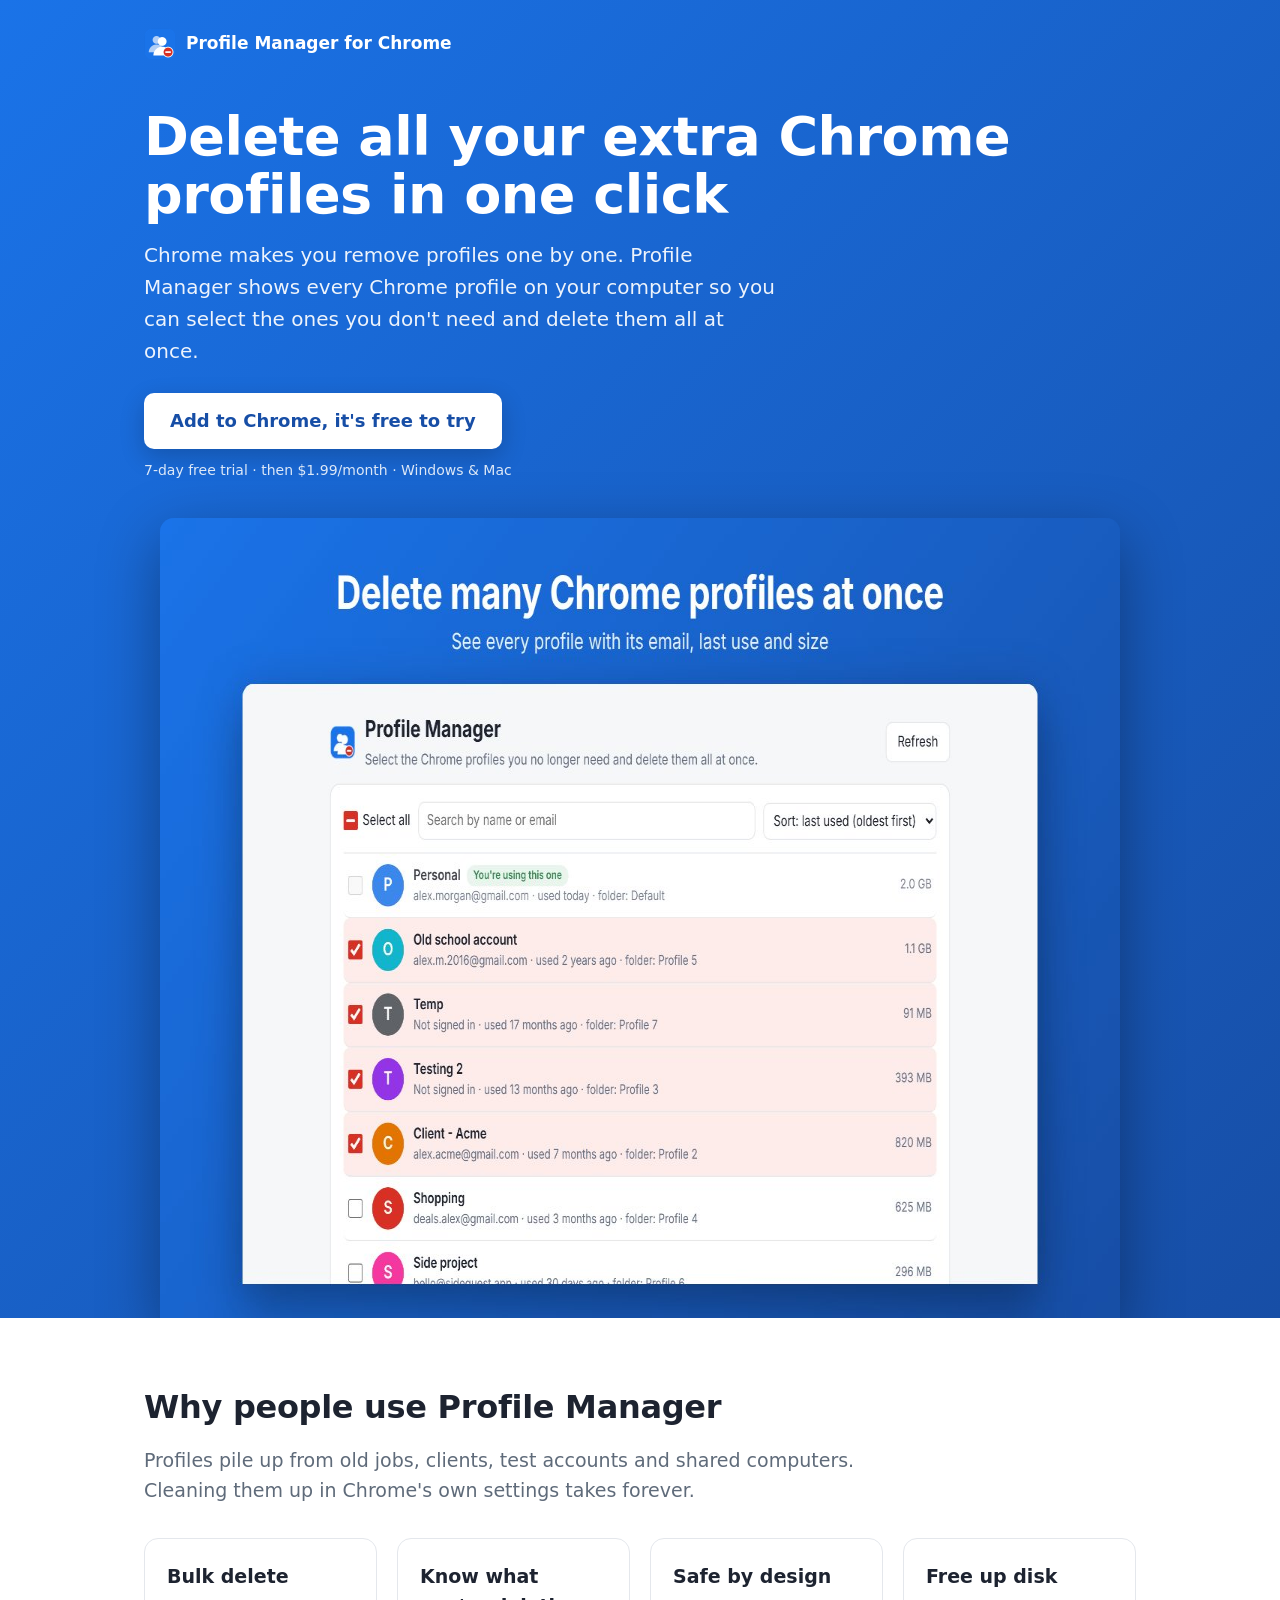
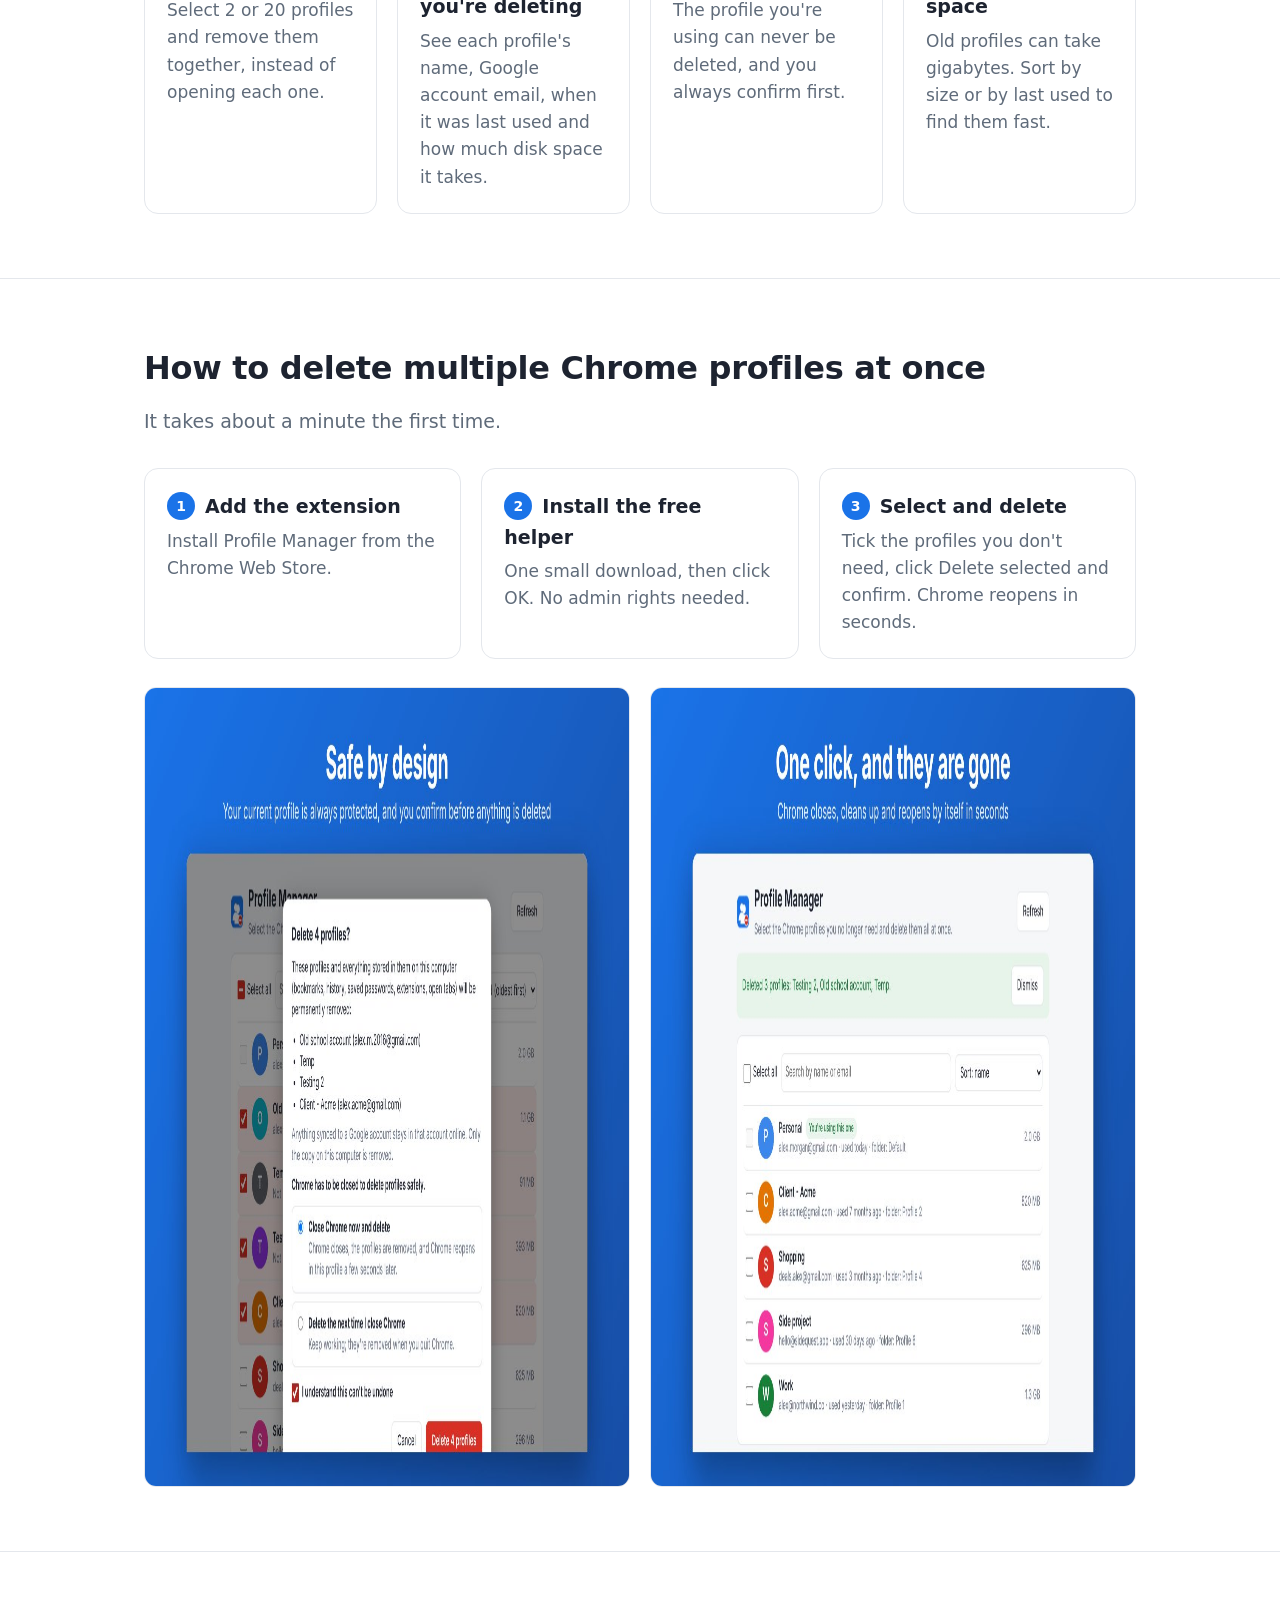
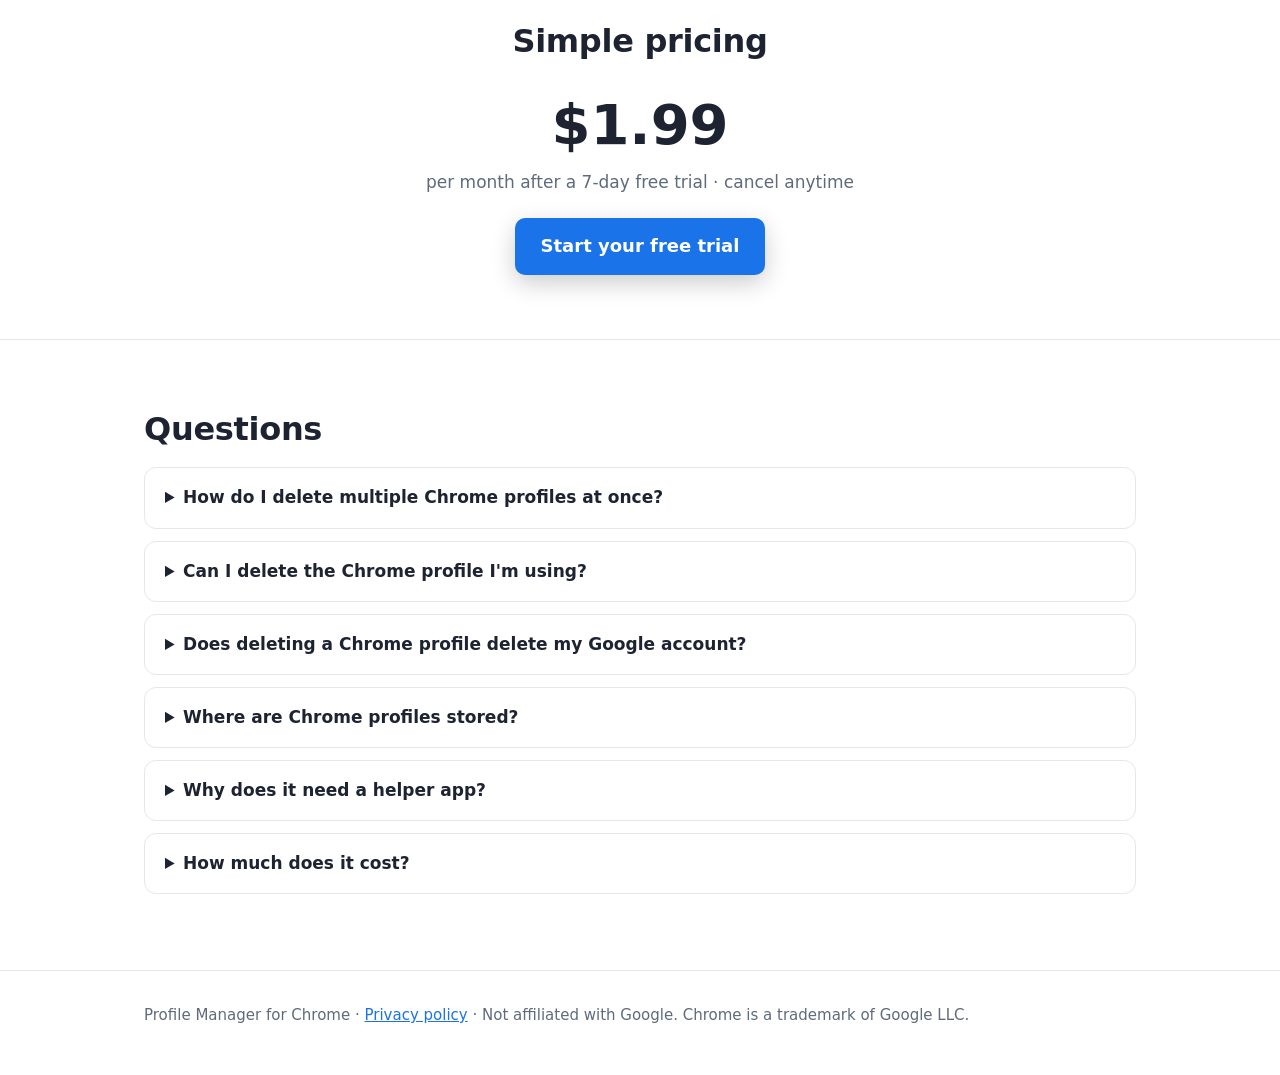
==== docs/index.html @ d7154f90 "Profile Manager: bulk delete Chrome profiles Chrome extension (MV3) plus a native-messaging helper (" ====
<!DOCTYPE html>
<html lang="en">
<head>
  <meta charset="utf-8">
  <meta name="viewport" content="width=device-width, initial-scale=1">
  <title>Bulk Delete Chrome Profiles at Once | Profile Manager for Chrome</title>
  <meta name="description" content="Delete multiple Google Chrome profiles at once instead of one by one. Profile Manager lists every Chrome profile with its email, last use and size so you can clean up in one click. Windows and Mac.">
  <link rel="canonical" href="https://thisismasdouk.github.io/chrome-profile-manager/">
  <link rel="icon" href="img/icon.png">
  <meta property="og:type" content="website">
  <meta property="og:title" content="Bulk delete Chrome profiles in one click">
  <meta property="og:description" content="See every Chrome profile, select the ones you don't need, and delete them all at once.">
  <meta property="og:url" content="https://thisismasdouk.github.io/chrome-profile-manager/">
  <meta property="og:image" content="https://thisismasdouk.github.io/chrome-profile-manager/img/og.jpg">
  <meta name="twitter:card" content="summary_large_image">
  <script type="application/ld+json">
  {
    "@context": "https://schema.org",
    "@type": "SoftwareApplication",
    "name": "Profile Manager: Bulk Delete Chrome Profiles",
    "applicationCategory": "BrowserApplication",
    "operatingSystem": "Windows, macOS, Linux",
    "description": "A Chrome extension that lists all your Chrome profiles and deletes many of them at once.",
    "offers": { "@type": "Offer", "price": "1.99", "priceCurrency": "USD", "description": "7-day free trial, then $1.99 per month" },
    "image": "https://thisismasdouk.github.io/chrome-profile-manager/img/icon.png"
  }
  </script>
  <script type="application/ld+json">
  {
    "@context": "https://schema.org",
    "@type": "FAQPage",
    "mainEntity": [
      { "@type": "Question", "name": "How do I delete multiple Chrome profiles at once?",
        "acceptedAnswer": { "@type": "Answer", "text": "Chrome only lets you remove profiles one at a time. With the Profile Manager extension, open its page, tick every profile you want to remove, click Delete selected and confirm. Chrome closes, the profiles are removed, and Chrome reopens." } },
      { "@type": "Question", "name": "Can I delete the Chrome profile I'm using?",
        "acceptedAnswer": { "@type": "Answer", "text": "No. Profile Manager always protects the profile you are currently using so you can't delete it by accident." } },
      { "@type": "Question", "name": "Does deleting a Chrome profile delete my Google account?",
        "acceptedAnswer": { "@type": "Answer", "text": "No. Only the copy stored on your computer is removed. Bookmarks, passwords and history that were synced to your Google account stay in that account." } },
      { "@type": "Question", "name": "Where are Chrome profiles stored?",
        "acceptedAnswer": { "@type": "Answer", "text": "On Windows in %LOCALAPPDATA%\\Google\\Chrome\\User Data, and on Mac in ~/Library/Application Support/Google/Chrome. Each profile is a folder such as Default, Profile 1 or Profile 2. Profile Manager shows which folder belongs to which profile." } },
      { "@type": "Question", "name": "Why does Profile Manager need a helper app?",
        "acceptedAnswer": { "@type": "Answer", "text": "Chrome extensions are not allowed to delete files on your computer. A small free helper app does the deleting when you ask it to. It runs only on your computer and never uploads anything." } },
      { "@type": "Question", "name": "How much does it cost?",
        "acceptedAnswer": { "@type": "Answer", "text": "You get a 7-day free trial with every feature. After that it's $1.99 per month, and you can cancel anytime." } }
    ]
  }
  </script>
  <style>
    :root { --accent:#1a73e8; --text:#1d2330; --muted:#5f6b7a; --line:#e4e7ec; }
    * { box-sizing: border-box; }
    body { margin:0; font:17px/1.6 system-ui,-apple-system,"Segoe UI",Roboto,sans-serif; color:var(--text); }
    a { color:var(--accent); }
    .wrap { max-width:1040px; margin:0 auto; padding:0 24px; }
    header.hero { background:linear-gradient(135deg,#1a73e8,#174ea6); color:#fff; padding:28px 0 0; overflow:hidden; }
    nav { display:flex; align-items:center; gap:10px; font-weight:700; }
    nav img { width:32px; height:32px; border-radius:8px; }
    .hero h1 { font-size:clamp(34px,5vw,54px); line-height:1.08; margin:48px 0 14px; letter-spacing:-.5px; }
    .hero p.sub { font-size:20px; opacity:.92; max-width:640px; margin:0 0 26px; }
    .cta { display:inline-block; background:#fff; color:#174ea6; font-weight:700; text-decoration:none; padding:14px 26px; border-radius:10px; font-size:18px; box-shadow:0 8px 24px rgba(0,0,0,.2); }
    .cta.dark { background:var(--accent); color:#fff; }
    .note { font-size:14px; opacity:.85; margin:10px 0 36px; }
    .hero .shot { display:block; width:100%; max-width:960px; margin:0 auto; border-radius:14px 14px 0 0; box-shadow:0 20px 60px rgba(0,0,0,.35); }
    section { padding:64px 0; border-bottom:1px solid var(--line); }
    h2 { font-size:32px; margin:0 0 12px; letter-spacing:-.3px; }
    .lead { color:var(--muted); font-size:19px; max-width:720px; margin:0 0 32px; }
    .grid { display:grid; grid-template-columns:repeat(auto-fit,minmax(230px,1fr)); gap:20px; }
    .card { border:1px solid var(--line); border-radius:14px; padding:22px; }
    .card h3 { margin:0 0 6px; font-size:19px; }
    .card p { margin:0; color:var(--muted); }
    .steps { counter-reset:s; }
    .steps .card h3::before { counter-increment:s; content:counter(s); display:inline-grid; place-items:center; width:28px; height:28px; border-radius:50%; background:var(--accent); color:#fff; font-size:14px; margin-right:10px; vertical-align:2px; }
    .gallery img { width:100%; border-radius:12px; border:1px solid var(--line); }
    .price { text-align:center; }
    .price .amount { font-size:56px; font-weight:800; margin:8px 0 0; }
    .price .per { color:var(--muted); margin:0 0 22px; }
    details { border:1px solid var(--line); border-radius:12px; padding:16px 20px; margin-bottom:12px; }
    summary { font-weight:700; cursor:pointer; }
    footer { padding:32px 0 48px; color:var(--muted); font-size:15px; }
  </style>
</head>
<body>
  <header class="hero">
    <div class="wrap">
      <nav><img src="img/icon.png" alt="" width="32" height="32"> Profile Manager for Chrome</nav>
      <h1>Delete all your extra Chrome profiles in one click</h1>
      <p class="sub">Chrome makes you remove profiles one by one. Profile Manager shows every Chrome profile on your computer so you can select the ones you don't need and delete them all at once.</p>
      <a class="cta store-link" href="#">Add to Chrome, it's free to try</a>
      <p class="note">7-day free trial · then $1.99/month · Windows &amp; Mac</p>
      <img class="shot" src="img/screenshot-1-bulk-delete.jpg" alt="Profile Manager listing Chrome profiles with checkboxes, emails, last used dates and sizes, with four profiles selected for deletion" width="1280" height="800">
    </div>
  </header>

  <main>
    <section>
      <div class="wrap">
        <h2>Why people use Profile Manager</h2>
        <p class="lead">Profiles pile up from old jobs, clients, test accounts and shared computers. Cleaning them up in Chrome's own settings takes forever.</p>
        <div class="grid">
          <div class="card"><h3>Bulk delete</h3><p>Select 2 or 20 profiles and remove them together, instead of opening each one.</p></div>
          <div class="card"><h3>Know what you're deleting</h3><p>See each profile's name, Google account email, when it was last used and how much disk space it takes.</p></div>
          <div class="card"><h3>Safe by design</h3><p>The profile you're using can never be deleted, and you always confirm first.</p></div>
          <div class="card"><h3>Free up disk space</h3><p>Old profiles can take gigabytes. Sort by size or by last used to find them fast.</p></div>
        </div>
      </div>
    </section>

    <section>
      <div class="wrap">
        <h2>How to delete multiple Chrome profiles at once</h2>
        <p class="lead">It takes about a minute the first time.</p>
        <div class="grid steps">
          <div class="card"><h3>Add the extension</h3><p>Install Profile Manager from the Chrome Web Store.</p></div>
          <div class="card"><h3>Install the free helper</h3><p>One small download, then click OK. No admin rights needed.</p></div>
          <div class="card"><h3>Select and delete</h3><p>Tick the profiles you don't need, click Delete selected and confirm. Chrome reopens in seconds.</p></div>
        </div>
        <div class="grid gallery" style="margin-top:28px">
          <img src="img/screenshot-2-safe.jpg" alt="Confirmation dialog listing the Chrome profiles that will be deleted" loading="lazy" width="1280" height="800">
          <img src="img/screenshot-3-done.jpg" alt="Success message after deleting three Chrome profiles" loading="lazy" width="1280" height="800">
        </div>
      </div>
    </section>

    <section class="price">
      <div class="wrap">
        <h2>Simple pricing</h2>
        <p class="amount">$1.99</p>
        <p class="per">per month after a 7-day free trial · cancel anytime</p>
        <a class="cta dark store-link" href="#">Start your free trial</a>
      </div>
    </section>

    <section>
      <div class="wrap">
        <h2>Questions</h2>
        <details><summary>How do I delete multiple Chrome profiles at once?</summary><p>Chrome only lets you remove profiles one at a time. With Profile Manager, open its page, tick every profile you want to remove, click <b>Delete selected</b> and confirm. Chrome closes, the profiles are removed, and Chrome reopens.</p></details>
        <details><summary>Can I delete the Chrome profile I'm using?</summary><p>No. Profile Manager always protects the profile you're currently using so you can't delete it by accident.</p></details>
        <details><summary>Does deleting a Chrome profile delete my Google account?</summary><p>No. Only the copy on your computer is removed. Anything synced to your Google account stays in that account.</p></details>
        <details><summary>Where are Chrome profiles stored?</summary><p>On Windows in <code>%LOCALAPPDATA%\Google\Chrome\User Data</code>, and on Mac in <code>~/Library/Application Support/Google/Chrome</code>. Each profile is a folder such as <i>Default</i>, <i>Profile 1</i> or <i>Profile 2</i>. Profile Manager shows which folder belongs to which profile.</p></details>
        <details><summary>Why does it need a helper app?</summary><p>Chrome extensions aren't allowed to delete files on your computer. A small free helper app does the deleting when you ask. It runs only on your computer and never uploads anything. <a href="privacy.html">Privacy policy</a>.</p></details>
        <details><summary>How much does it cost?</summary><p>7 days free with every feature, then $1.99 per month. Cancel anytime from the extension.</p></details>
      </div>
    </section>
  </main>

  <footer>
    <div class="wrap">Profile Manager for Chrome · <a href="privacy.html">Privacy policy</a> · Not affiliated with Google. Chrome is a trademark of Google LLC.</div>
  </footer>

  <script>
    // Set this to the Chrome Web Store page once the extension is published.
    const STORE_URL = "";
    document.querySelectorAll(".store-link").forEach((a) => {
      if (STORE_URL) a.href = STORE_URL; else a.addEventListener("click", (e) => { e.preventDefault(); alert("Coming soon to the Chrome Web Store!"); });
    });
  </script>
</body>
</html>
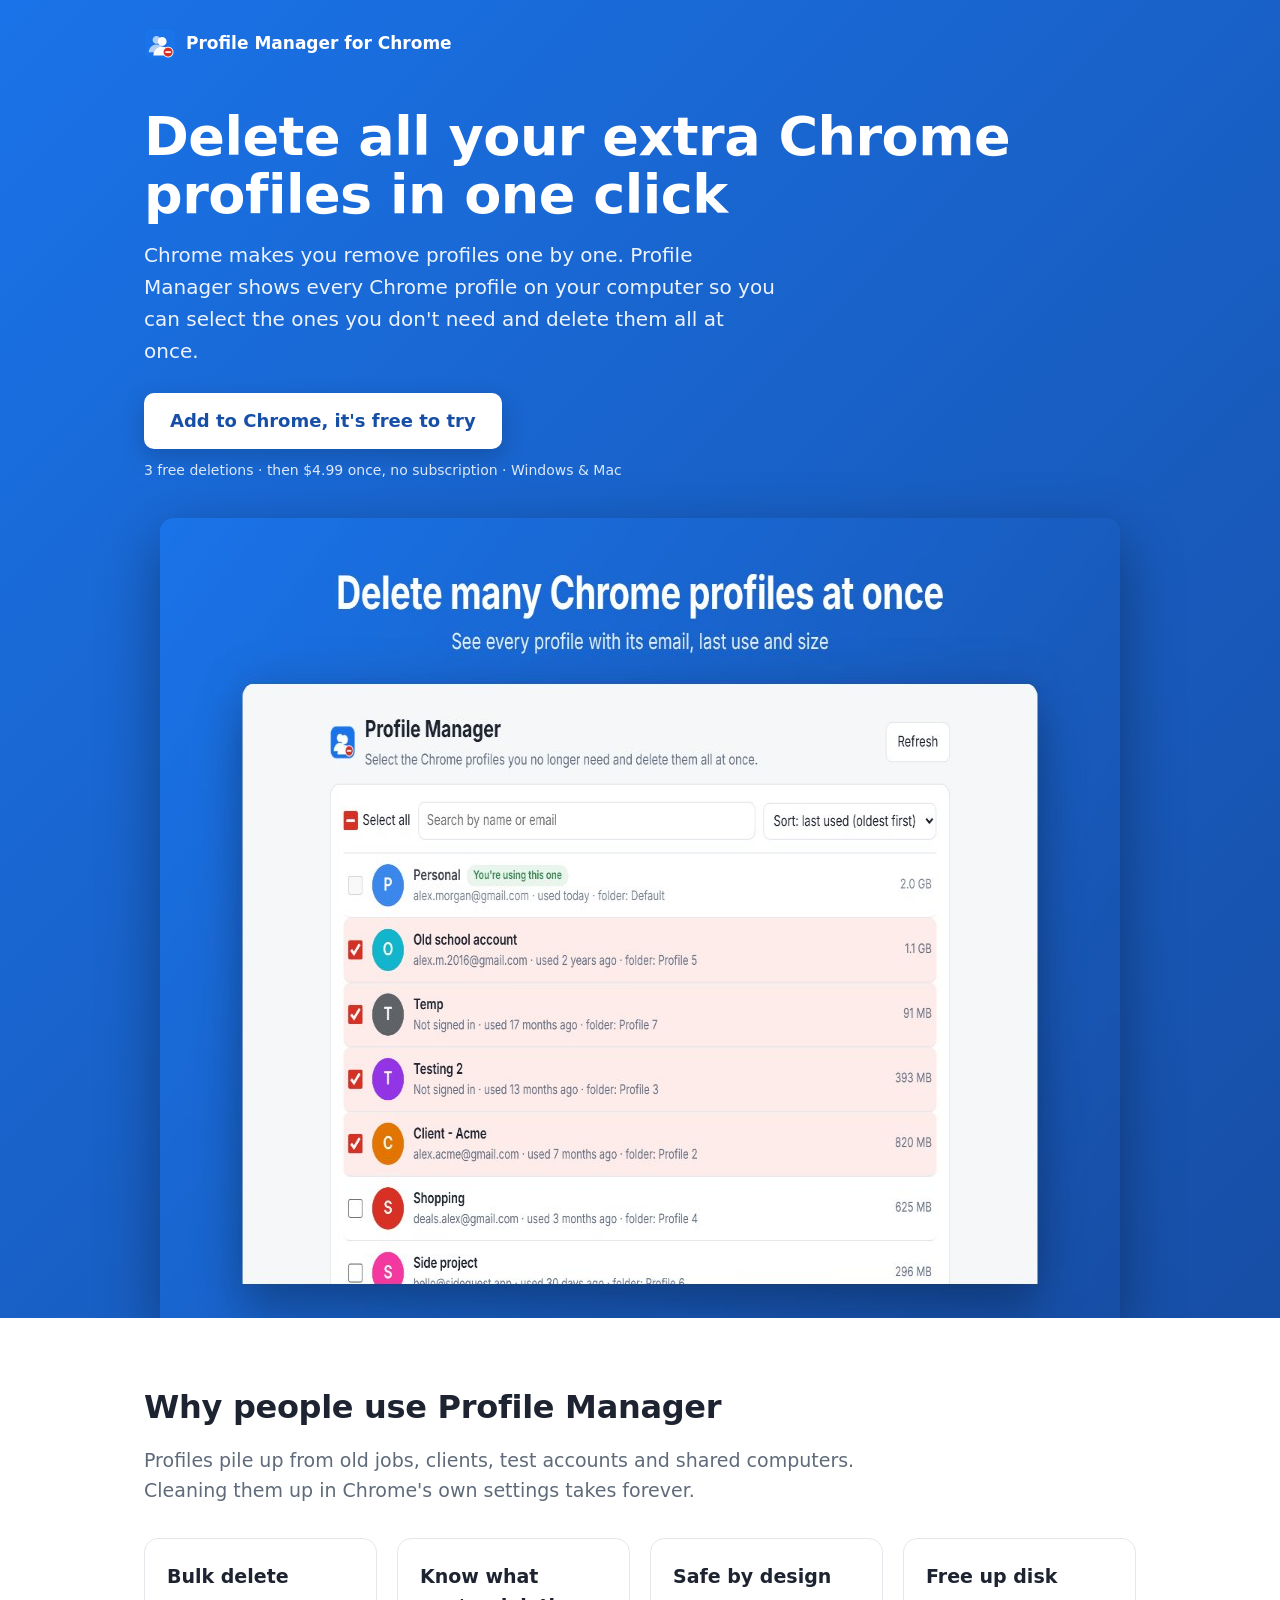
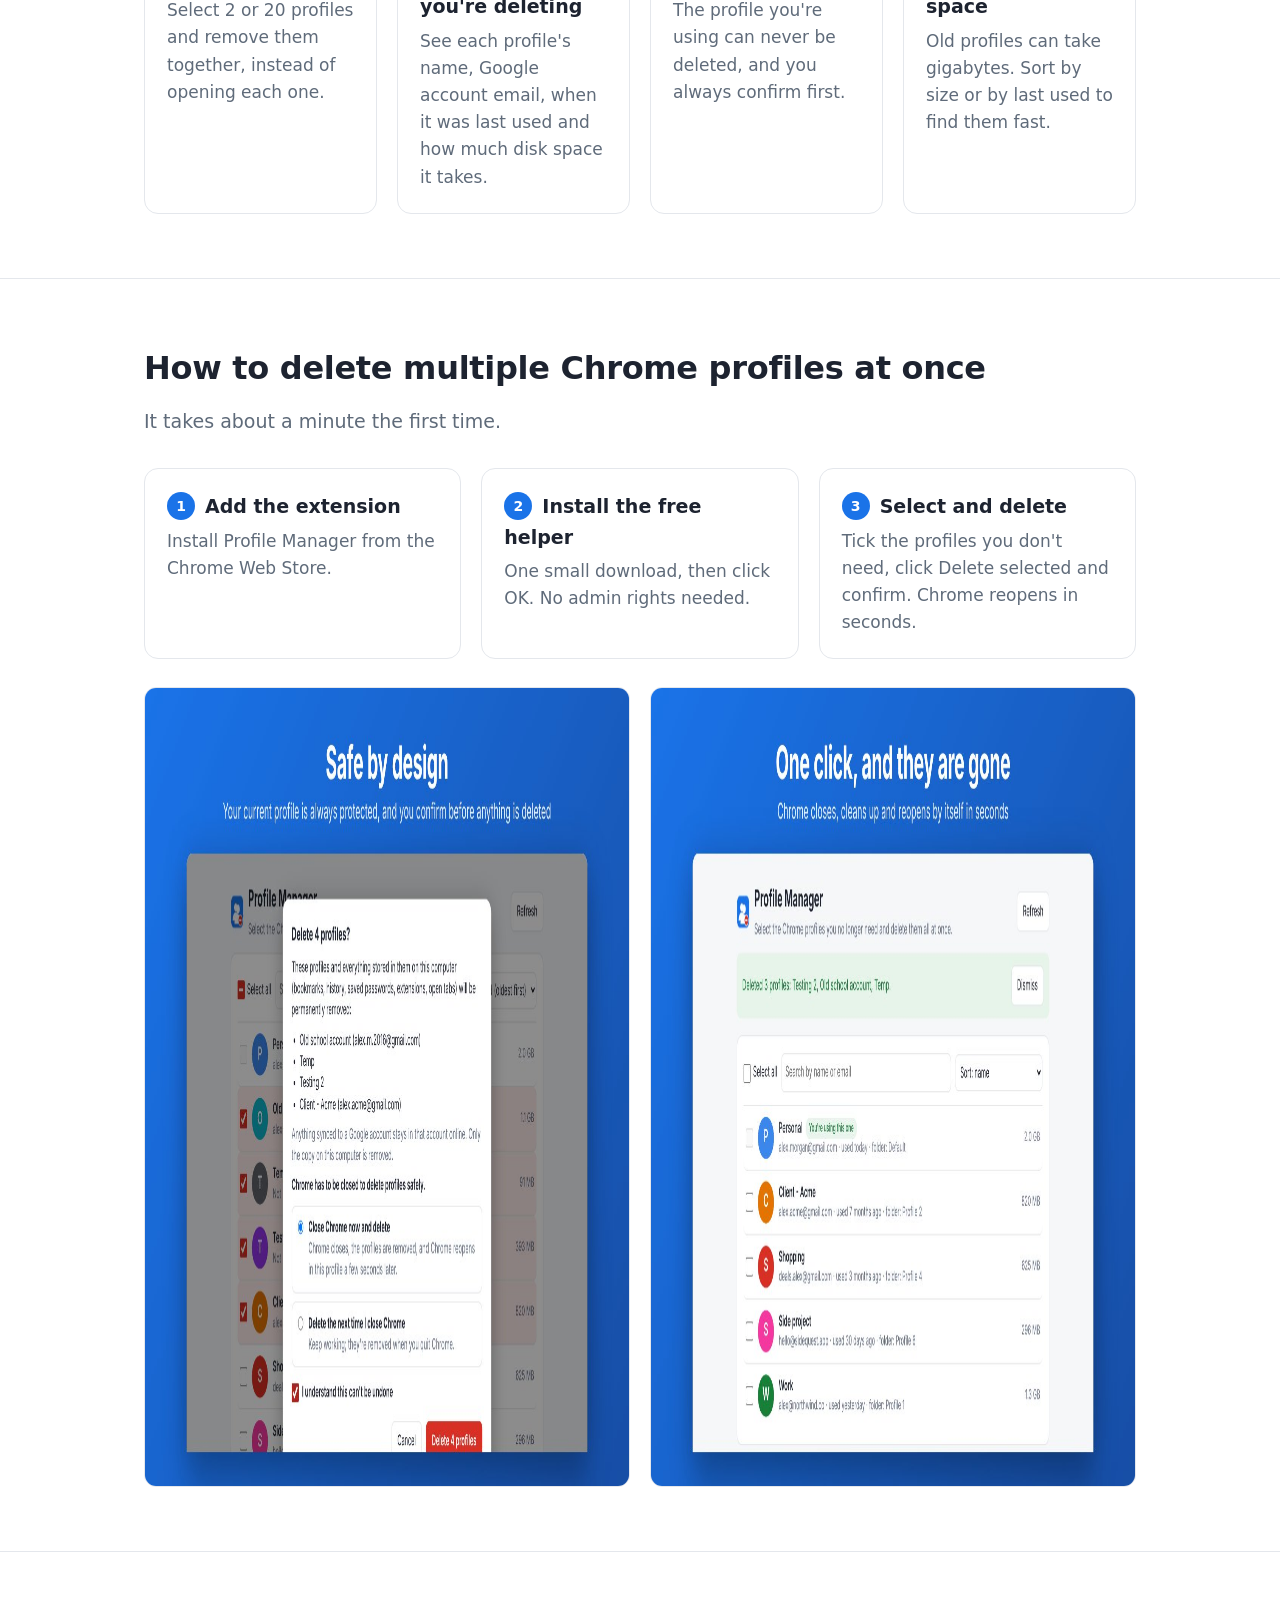
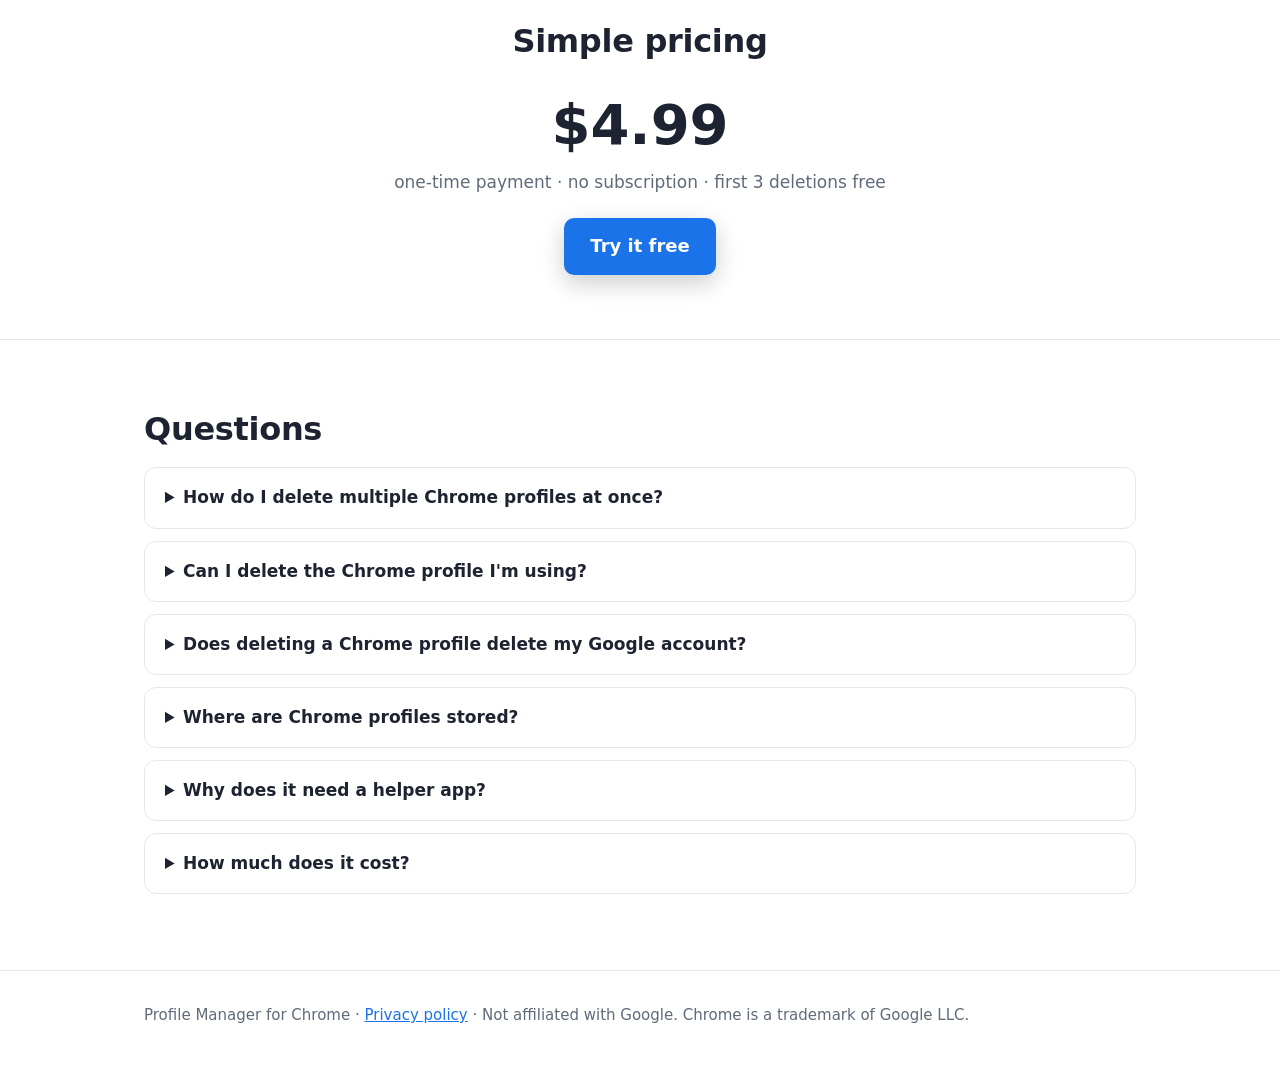
==== commit 054928bf: "Switch to one-time $4.99 unlock with 3 free deletions Co-Authored-By: Claude Opus 5.5 <noreply@anthr" ====
--- a/docs/index.html
+++ b/docs/index.html
@@ -21,7 +21,7 @@
     "applicationCategory": "BrowserApplication",
     "operatingSystem": "Windows, macOS, Linux",
     "description": "A Chrome extension that lists all your Chrome profiles and deletes many of them at once.",
-    "offers": { "@type": "Offer", "price": "1.99", "priceCurrency": "USD", "description": "7-day free trial, then $1.99 per month" },
+    "offers": { "@type": "Offer", "price": "4.99", "priceCurrency": "USD", "description": "3 free deletions, then a one-time $4.99 unlock" },
     "image": "https://thisismasdouk.github.io/chrome-profile-manager/img/icon.png"
   }
   </script>
@@ -41,7 +41,7 @@
       { "@type": "Question", "name": "Why does Profile Manager need a helper app?",
         "acceptedAnswer": { "@type": "Answer", "text": "Chrome extensions are not allowed to delete files on your computer. A small free helper app does the deleting when you ask it to. It runs only on your computer and never uploads anything." } },
       { "@type": "Question", "name": "How much does it cost?",
-        "acceptedAnswer": { "@type": "Answer", "text": "You get a 7-day free trial with every feature. After that it's $1.99 per month, and you can cancel anytime." } }
+        "acceptedAnswer": { "@type": "Answer", "text": "You can delete up to 3 profiles for free. Unlimited bulk deleting is a one-time payment of $4.99, with no subscription." } }
     ]
   }
   </script>
@@ -85,7 +85,7 @@
       <h1>Delete all your extra Chrome profiles in one click</h1>
       <p class="sub">Chrome makes you remove profiles one by one. Profile Manager shows every Chrome profile on your computer so you can select the ones you don't need and delete them all at once.</p>
       <a class="cta store-link" href="#">Add to Chrome, it's free to try</a>
-      <p class="note">7-day free trial · then $1.99/month · Windows &amp; Mac</p>
+      <p class="note">3 free deletions · then $4.99 once, no subscription · Windows &amp; Mac</p>
       <img class="shot" src="img/screenshot-1-bulk-delete.jpg" alt="Profile Manager listing Chrome profiles with checkboxes, emails, last used dates and sizes, with four profiles selected for deletion" width="1280" height="800">
     </div>
   </header>
@@ -123,9 +123,9 @@
     <section class="price">
       <div class="wrap">
         <h2>Simple pricing</h2>
-        <p class="amount">$1.99</p>
-        <p class="per">per month after a 7-day free trial · cancel anytime</p>
-        <a class="cta dark store-link" href="#">Start your free trial</a>
+        <p class="amount">$4.99</p>
+        <p class="per">one-time payment · no subscription · first 3 deletions free</p>
+        <a class="cta dark store-link" href="#">Try it free</a>
       </div>
     </section>
 
@@ -137,7 +137,7 @@
         <details><summary>Does deleting a Chrome profile delete my Google account?</summary><p>No. Only the copy on your computer is removed. Anything synced to your Google account stays in that account.</p></details>
         <details><summary>Where are Chrome profiles stored?</summary><p>On Windows in <code>%LOCALAPPDATA%\Google\Chrome\User Data</code>, and on Mac in <code>~/Library/Application Support/Google/Chrome</code>. Each profile is a folder such as <i>Default</i>, <i>Profile 1</i> or <i>Profile 2</i>. Profile Manager shows which folder belongs to which profile.</p></details>
         <details><summary>Why does it need a helper app?</summary><p>Chrome extensions aren't allowed to delete files on your computer. A small free helper app does the deleting when you ask. It runs only on your computer and never uploads anything. <a href="privacy.html">Privacy policy</a>.</p></details>
-        <details><summary>How much does it cost?</summary><p>7 days free with every feature, then $1.99 per month. Cancel anytime from the extension.</p></details>
+        <details><summary>How much does it cost?</summary><p>Your first 3 profile deletions are free. After that, a one-time $4.99 unlocks unlimited bulk deleting forever. No subscription.</p></details>
       </div>
     </section>
   </main>
